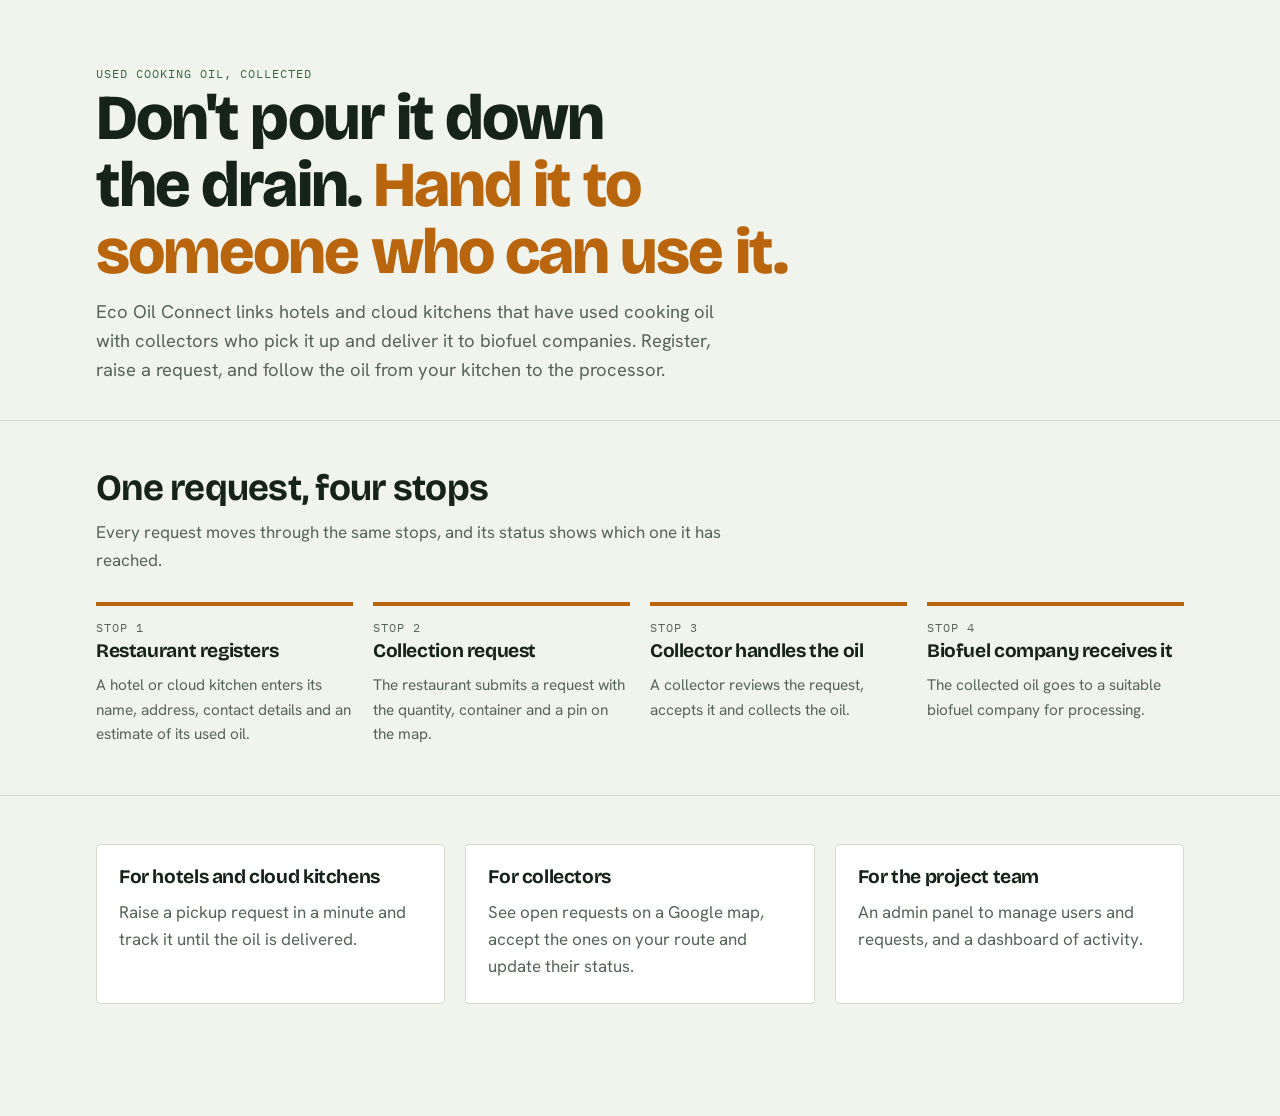
==== index.html @ 85c9ebd7 "Add files via upload" ====
<!doctype html>
<html lang="en">
<head>
<meta charset="utf-8">
<meta name="viewport" content="width=device-width, initial-scale=1">
<title>Eco Oil Connect</title>
<link rel="stylesheet" href="https://fonts.googleapis.com/css2?family=Bricolage+Grotesque:opsz,wght@12..96,500;12..96,700;12..96,800&family=Hanken+Grotesk:wght@400;500;600&family=IBM+Plex+Mono:wght@400;500&display=swap">
<link rel="stylesheet" href="style.css">
</head>
<body>
<div id="nav"></div>
<main id="content">
  <div class="wrap">
    <div class="hero">
      <div class="eyebrow">Used cooking oil, collected</div>
      <h1>Don't pour it down the drain. <span class="accent">Hand it to someone who can use it.</span></h1>
      <p class="lede">Eco Oil Connect links hotels and cloud kitchens that have used cooking oil with collectors who pick it up and deliver it to biofuel companies. Register, raise a request, and follow the oil from your kitchen to the processor.</p>
      <div class="row" id="cta"></div>
    </div>
  </div>

  <section class="band">
    <div class="wrap">
      <h2>One request, four stops</h2>
      <p class="muted" style="max-width:38em;margin:0 0 28px">Every request moves through the same stops, and its status shows which one it has reached.</p>
      <ol class="flow grid4">
        <li><h3>Restaurant registers</h3><p>A hotel or cloud kitchen enters its name, address, contact details and an estimate of its used oil.</p></li>
        <li><h3>Collection request</h3><p>The restaurant submits a request with the quantity, container and a pin on the map.</p></li>
        <li><h3>Collector handles the oil</h3><p>A collector reviews the request, accepts it and collects the oil.</p></li>
        <li><h3>Biofuel company receives it</h3><p>The collected oil goes to a suitable biofuel company for processing.</p></li>
      </ol>
    </div>
  </section>

  <section class="band">
    <div class="wrap">
      <div class="grid3">
        <div class="card"><h3>For hotels and cloud kitchens</h3><p class="muted" style="margin:0">Raise a pickup request in a minute and track it until the oil is delivered.</p></div>
        <div class="card"><h3>For collectors</h3><p class="muted" style="margin:0">See open requests on a Google map, accept the ones on your route and update their status.</p></div>
        <div class="card"><h3>For the project team</h3><p class="muted" style="margin:0">An admin panel to manage users and requests, and a dashboard of activity.</p></div>
      </div>
    </div>
  </section>
</main>
<div id="foot"></div>
<script src="config.js"></script>
<script src="app.js"></script>
<script>
  EOC.boot();
  var u = EOC.me();
  document.getElementById('cta').innerHTML = u
    ? '<a class="btn primary" href="dashboard.html">Open dashboard</a>' + (u.role === 'restaurant' ? '<a class="btn" href="sell.html">Sell used oil</a>' : '<a class="btn" href="requests.html">Collection requests</a>')
    : '<a class="btn primary" href="auth.html">Register your kitchen</a><a class="btn" href="about.html">Read the idea</a>';
</script>
</body>
</html>
---- style.css ----
:root {
  --bg: #F1F4EC; --surface: #FFFFFF; --fg: #16231B; --muted: #55645A; --line: #D3DACB;
  --accent: #B8650D; --accent-ink: #FFFFFF; --leaf: #2F6B3F; --bad: #A8352B; --info: #2A5F8F;
  --f-display: "Bricolage Grotesque", "Segoe UI", system-ui, sans-serif;
  --f-body: "Hanken Grotesk", "Segoe UI", system-ui, sans-serif;
  --f-mono: "IBM Plex Mono", ui-monospace, Menlo, Consolas, monospace;
}
@media (prefers-color-scheme: dark) {
  :root { --bg: #0F1712; --surface: #17221B; --fg: #E8EEE4; --muted: #9DAEA2; --line: #2A3A2F;
    --accent: #E59A3C; --accent-ink: #1A1206; --leaf: #7FC08F; --bad: #E88378; --info: #7DB4E6; color-scheme: dark; }
}
* { box-sizing: border-box; }
html { scroll-behavior: smooth; }
body { margin: 0; background: var(--bg); color: var(--fg); font-family: var(--f-body); font-size: 17px; line-height: 1.6; }
.wrap { max-width: 1120px; margin: 0 auto; padding-inline: 16px; }
a { color: inherit; }
:focus-visible { outline: 3px solid var(--accent); outline-offset: 2px; }
h1, h2, h3 { font-family: var(--f-display); letter-spacing: -0.02em; line-height: 1.05; text-wrap: balance; margin: 0 0 12px; }
h1 { font-weight: 800; font-size: clamp(2.2rem, 5.5vw, 4rem); letter-spacing: -0.03em; }
h2 { font-weight: 700; font-size: clamp(1.6rem, 3.4vw, 2.3rem); }
h3 { font-weight: 700; font-size: 1.2rem; }
.muted { color: var(--muted); }
.eyebrow { font-family: var(--f-mono); font-size: 0.78rem; letter-spacing: 0.08em; text-transform: uppercase; color: var(--leaf); }
.accent { color: var(--accent); }

/* nav */
.topbar { border-bottom: 1.5px solid var(--line); background: var(--bg); position: sticky; top: 0; z-index: 20; }
.topbar .wrap { display: flex; align-items: center; justify-content: space-between; gap: 12px 20px; flex-wrap: wrap; padding-block: 12px; }
.brand { font-family: var(--f-display); font-weight: 800; font-size: 1.2rem; text-decoration: none; display: flex; align-items: center; gap: 9px; }
.drop { width: 18px; height: 23px; background: var(--accent); border-radius: 50% 50% 50% 50% / 62% 62% 38% 38%; display: inline-block; }
.links { display: flex; gap: 6px 16px; flex-wrap: wrap; align-items: center; font-size: 0.92rem; }
.links a { text-decoration: none; color: var(--muted); padding: 4px 0; border-bottom: 2px solid transparent; }
.links a:hover { color: var(--fg); }
.links a.on { color: var(--fg); border-bottom-color: var(--accent); }
.links .who { font-family: var(--f-mono); font-size: 0.78rem; color: var(--leaf); }

/* controls */
.btn { font: 600 0.95rem var(--f-body); padding: 11px 18px; border-radius: 6px; border: 1.5px solid var(--fg); background: transparent; color: var(--fg); cursor: pointer; text-decoration: none; display: inline-block; }
.btn.primary { background: var(--accent); border-color: var(--accent); color: var(--accent-ink); }
.btn.small { padding: 6px 12px; font-size: 0.85rem; }
.btn.danger { border-color: var(--bad); color: var(--bad); }
.btn:hover { filter: brightness(1.08); }
.btn:disabled { opacity: 0.5; cursor: not-allowed; }
.field { display: grid; gap: 6px; min-width: 0; }
label { font-size: 0.85rem; font-weight: 600; }
input, select, textarea { font: 500 1rem var(--f-body); color: var(--fg); background: var(--bg); border: 1.5px solid var(--line); border-radius: 4px; padding: 10px 12px; width: 100%; min-width: 0; }
textarea { min-height: 110px; resize: vertical; }
.form-grid { display: grid; grid-template-columns: repeat(2, minmax(0, 1fr)); gap: 16px; }
.form-grid .full { grid-column: 1 / -1; }

/* layout */
main { padding-block: 40px 64px; }
.page-head { margin-bottom: 28px; }
.page-head p { max-width: 40em; margin: 0; color: var(--muted); }
.card { background: var(--surface); border: 1.5px solid var(--line); border-radius: 4px; padding: 22px; min-width: 0; }
.card.edge { border-color: var(--fg); }
.grid2 { display: grid; grid-template-columns: repeat(2, minmax(0, 1fr)); gap: 24px; align-items: start; }
.grid3 { display: grid; grid-template-columns: repeat(3, minmax(0, 1fr)); gap: 20px; }
.grid4 { display: grid; grid-template-columns: repeat(4, minmax(0, 1fr)); gap: 20px; }
.hero { padding-block: 24px 8px; max-width: 760px; }
.hero .lede { font-size: 1.15rem; color: var(--muted); max-width: 34em; margin: 0 0 26px; }
.row { display: flex; gap: 12px; flex-wrap: wrap; align-items: center; }
.flow { list-style: none; margin: 0; padding: 0; counter-reset: s; }
.flow li { counter-increment: s; border-top: 4px solid var(--accent); padding-top: 12px; }
.flow li::before { content: "Stop " counter(s); font-family: var(--f-mono); font-size: 0.75rem; letter-spacing: 0.08em; text-transform: uppercase; color: var(--muted); display: block; margin-bottom: 4px; }
.flow p { margin: 0; font-size: 0.96rem; color: var(--muted); }
section.band { border-top: 1.5px solid var(--line); padding-block: 48px; }

/* status */
.pill { font-family: var(--f-mono); font-size: 0.72rem; letter-spacing: 0.05em; text-transform: uppercase; padding: 3px 9px; border-radius: 99px; border: 1.5px solid currentColor; display: inline-block; white-space: nowrap; }
.pill.submitted { color: var(--muted); }
.pill.accepted { color: var(--info); }
.pill.picked_up { color: var(--accent); }
.pill.delivered { color: var(--leaf); }
.pill.rejected { color: var(--bad); }
.stepper { display: grid; grid-template-columns: repeat(4, minmax(0, 1fr)); gap: 6px; margin: 14px 0 4px; }
.stepper div { font-family: var(--f-mono); font-size: 0.66rem; letter-spacing: 0.04em; text-transform: uppercase; color: var(--muted); border-top: 4px solid var(--line); padding-top: 5px; overflow-wrap: anywhere; }
.stepper div.done { border-top-color: var(--leaf); color: var(--fg); }
.stepper div.now { border-top-color: var(--accent); color: var(--fg); font-weight: 500; }

/* requests */
.req-layout { display: grid; grid-template-columns: minmax(0, 1fr) minmax(0, 1fr); gap: 24px; align-items: start; }
.req-list { display: grid; gap: 16px; }
.req { scroll-margin-top: 90px; }
.req.hl { border-color: var(--accent); }
.req-top { display: flex; justify-content: space-between; gap: 12px; align-items: flex-start; flex-wrap: wrap; }
.req h3 { margin: 0; }
.req dl { display: grid; grid-template-columns: auto minmax(0, 1fr); gap: 4px 14px; margin: 12px 0 0; font-size: 0.93rem; }
.req dt { color: var(--muted); }
.req dd { margin: 0; overflow-wrap: anywhere; }
.req-actions { display: flex; gap: 8px; flex-wrap: wrap; margin-top: 14px; align-items: center; }
.req-actions input { width: 220px; max-width: 100%; padding: 6px 10px; font-size: 0.9rem; }
.map { width: 100%; height: 420px; border: 1.5px solid var(--fg); border-radius: 4px; background: var(--surface); position: sticky; top: 90px; }
.map.static { position: static; }
.notice { border: 1.5px dashed var(--line); padding: 14px 16px; font-size: 0.92rem; color: var(--muted); border-radius: 4px; background: var(--surface); }
.empty { padding: 36px 20px; text-align: center; border: 1.5px dashed var(--line); border-radius: 4px; color: var(--muted); }

/* dashboard */
.tile { background: var(--surface); border: 1.5px solid var(--line); padding: 18px; }
.tile b { font-family: var(--f-display); font-size: 2.2rem; font-weight: 800; line-height: 1; display: block; }
.tile span { font-family: var(--f-mono); font-size: 0.74rem; letter-spacing: 0.06em; text-transform: uppercase; color: var(--muted); }
.bars { display: grid; gap: 10px; }
.bar { display: grid; grid-template-columns: 110px minmax(0, 1fr) 34px; gap: 10px; align-items: center; font-size: 0.88rem; }
.bar i { display: block; height: 14px; background: var(--accent); border-radius: 2px; min-width: 2px; }
.feed { list-style: none; margin: 0; padding: 0; display: grid; gap: 10px; font-size: 0.93rem; }
.feed li { display: flex; justify-content: space-between; gap: 12px; border-bottom: 1px solid var(--line); padding-bottom: 8px; flex-wrap: wrap; }

/* tables */
.tablewrap { overflow-x: auto; border: 1.5px solid var(--line); background: var(--surface); }
table { border-collapse: collapse; width: 100%; font-size: 0.9rem; }
th, td { text-align: left; padding: 10px 12px; border-bottom: 1px solid var(--line); vertical-align: top; }
th { font-family: var(--f-mono); font-size: 0.72rem; letter-spacing: 0.06em; text-transform: uppercase; color: var(--muted); white-space: nowrap; }
td select { padding: 6px 8px; font-size: 0.85rem; }

.tabs { display: flex; gap: 8px; margin-bottom: 20px; }
.tabs button { font: 600 0.95rem var(--f-body); padding: 9px 18px; border: 1.5px solid var(--fg); background: transparent; color: var(--fg); border-radius: 6px; cursor: pointer; }
.tabs button.on { background: var(--fg); color: var(--bg); }
.toast { position: fixed; left: 50%; bottom: 24px; transform: translateX(-50%); background: var(--fg); color: var(--bg); padding: 11px 18px; border-radius: 6px; font-size: 0.93rem; z-index: 50; max-width: calc(100% - 32px); }
.err { color: var(--bad); font-size: 0.9rem; min-height: 1.3em; margin: 0; }
footer.site { border-top: 1.5px solid var(--fg); padding-block: 28px; font-size: 0.93rem; }
footer.site .wrap { display: flex; justify-content: space-between; gap: 20px; flex-wrap: wrap; }
.mono { font-family: var(--f-mono); font-size: 0.88rem; }

@media (max-width: 860px) {
  .grid2, .req-layout { grid-template-columns: minmax(0, 1fr); }
  .grid3 { grid-template-columns: minmax(0, 1fr); }
  .grid4 { grid-template-columns: repeat(2, minmax(0, 1fr)); }
  .map { position: static; height: 320px; }
}
@media (max-width: 520px) {
  .form-grid { grid-template-columns: minmax(0, 1fr); }
  .grid4 { grid-template-columns: minmax(0, 1fr); }
  .stepper div { font-size: 0.6rem; }
}
@media (prefers-reduced-motion: reduce) { html { scroll-behavior: auto; } * { transition: none !important; } }
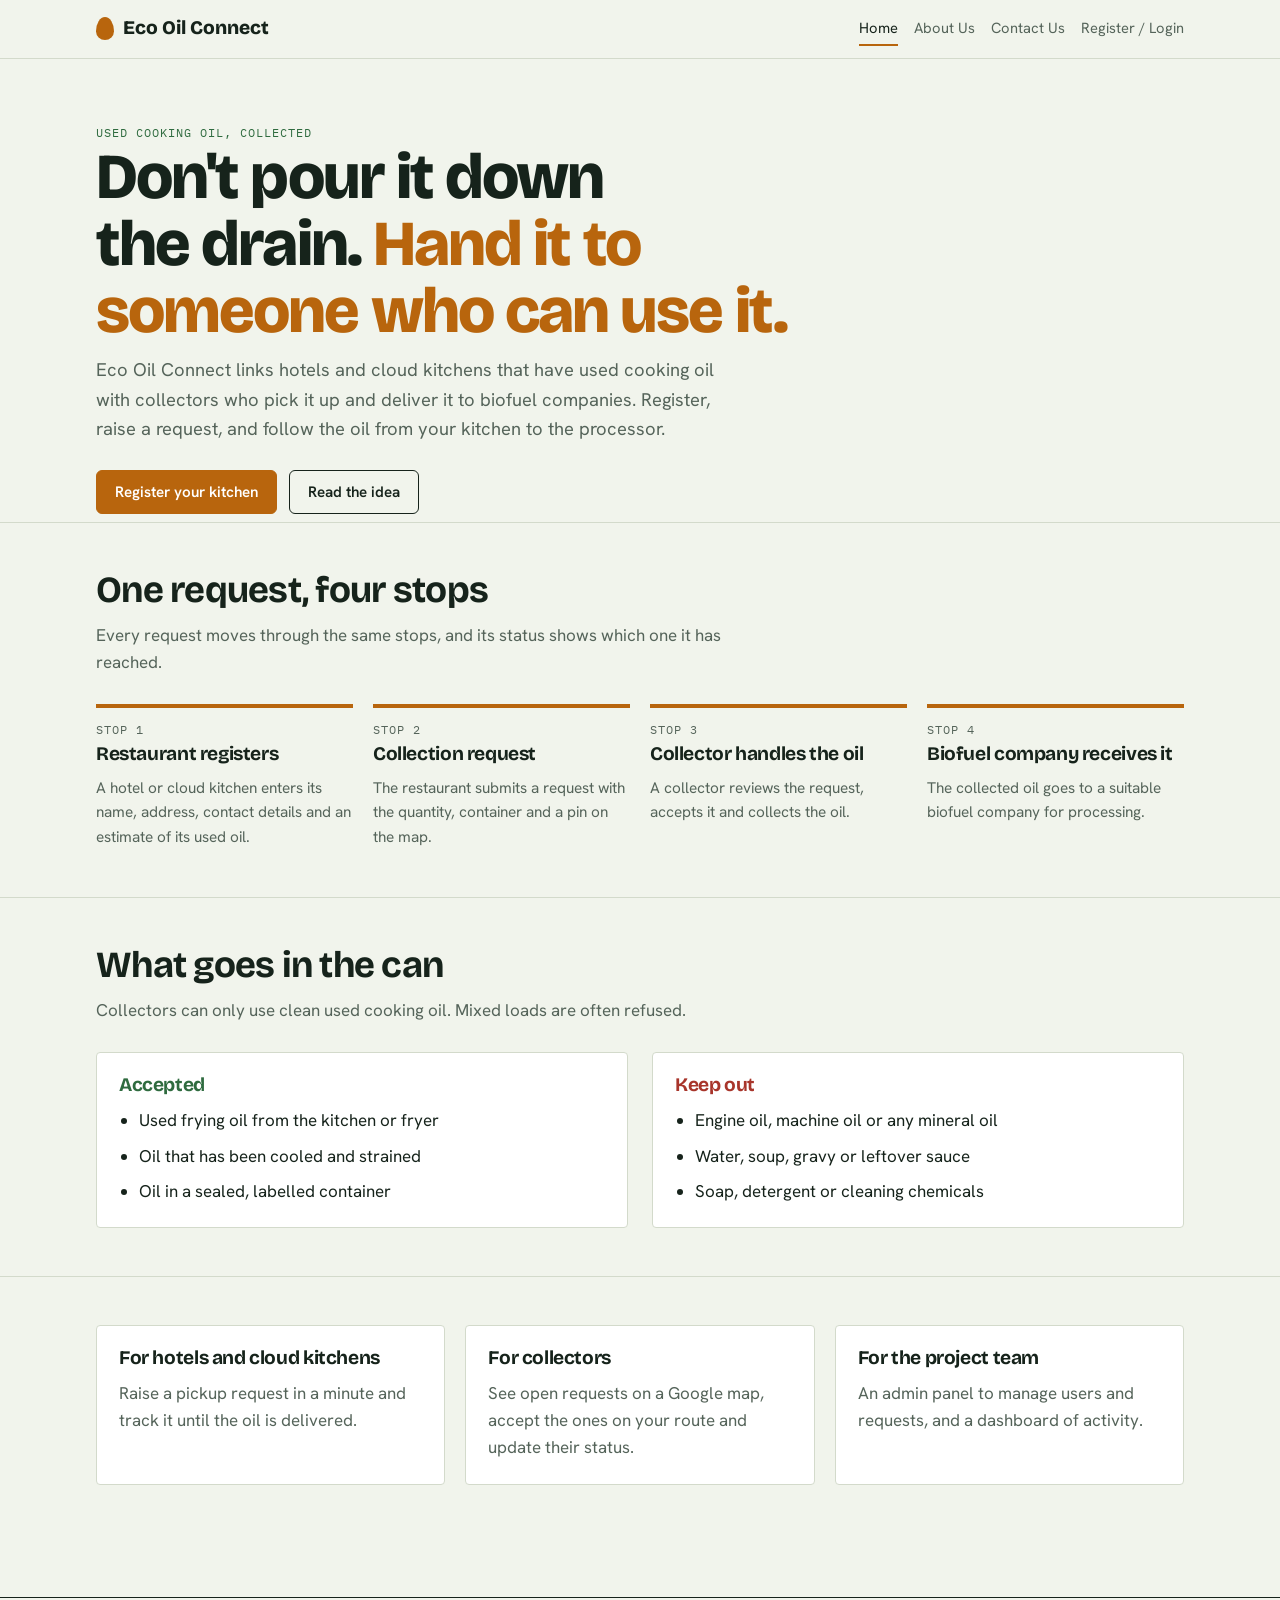
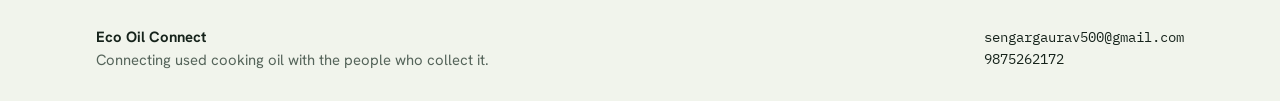
==== commit 9dd45583: "Add 'What goes in the can' section to home page Lists what collectors accept and what to keep out, u" ====
--- a/index.html
+++ b/index.html
@@ -32,6 +32,31 @@
     </div>
   </section>
 
+  <section class="band rules" id="rules">
+    <div class="wrap">
+      <h2>What goes in the can</h2>
+      <p class="muted" style="max-width:38em;margin:0 0 28px">Collectors can only use clean used cooking oil. Mixed loads are often refused.</p>
+      <div class="grid2">
+        <div class="card yes">
+          <h3>Accepted</h3>
+          <ul>
+            <li>Used frying oil from the kitchen or fryer</li>
+            <li>Oil that has been cooled and strained</li>
+            <li>Oil in a sealed, labelled container</li>
+          </ul>
+        </div>
+        <div class="card no">
+          <h3>Keep out</h3>
+          <ul>
+            <li>Engine oil, machine oil or any mineral oil</li>
+            <li>Water, soup, gravy or leftover sauce</li>
+            <li>Soap, detergent or cleaning chemicals</li>
+          </ul>
+        </div>
+      </div>
+    </div>
+  </section>
+
   <section class="band">
     <div class="wrap">
       <div class="grid3">
--- a/style.css
+++ b/style.css
@@ -65,6 +65,9 @@
 .flow li::before { content: "Stop " counter(s); font-family: var(--f-mono); font-size: 0.75rem; letter-spacing: 0.08em; text-transform: uppercase; color: var(--muted); display: block; margin-bottom: 4px; }
 .flow p { margin: 0; font-size: 0.96rem; color: var(--muted); }
 section.band { border-top: 1.5px solid var(--line); padding-block: 48px; }
+.rules .yes h3 { color: var(--leaf); }
+.rules .no h3 { color: var(--bad); }
+.rules ul { margin: 0; padding-left: 1.2em; display: grid; gap: 8px; }
 
 /* status */
 .pill { font-family: var(--f-mono); font-size: 0.72rem; letter-spacing: 0.05em; text-transform: uppercase; padding: 3px 9px; border-radius: 99px; border: 1.5px solid currentColor; display: inline-block; white-space: nowrap; }
